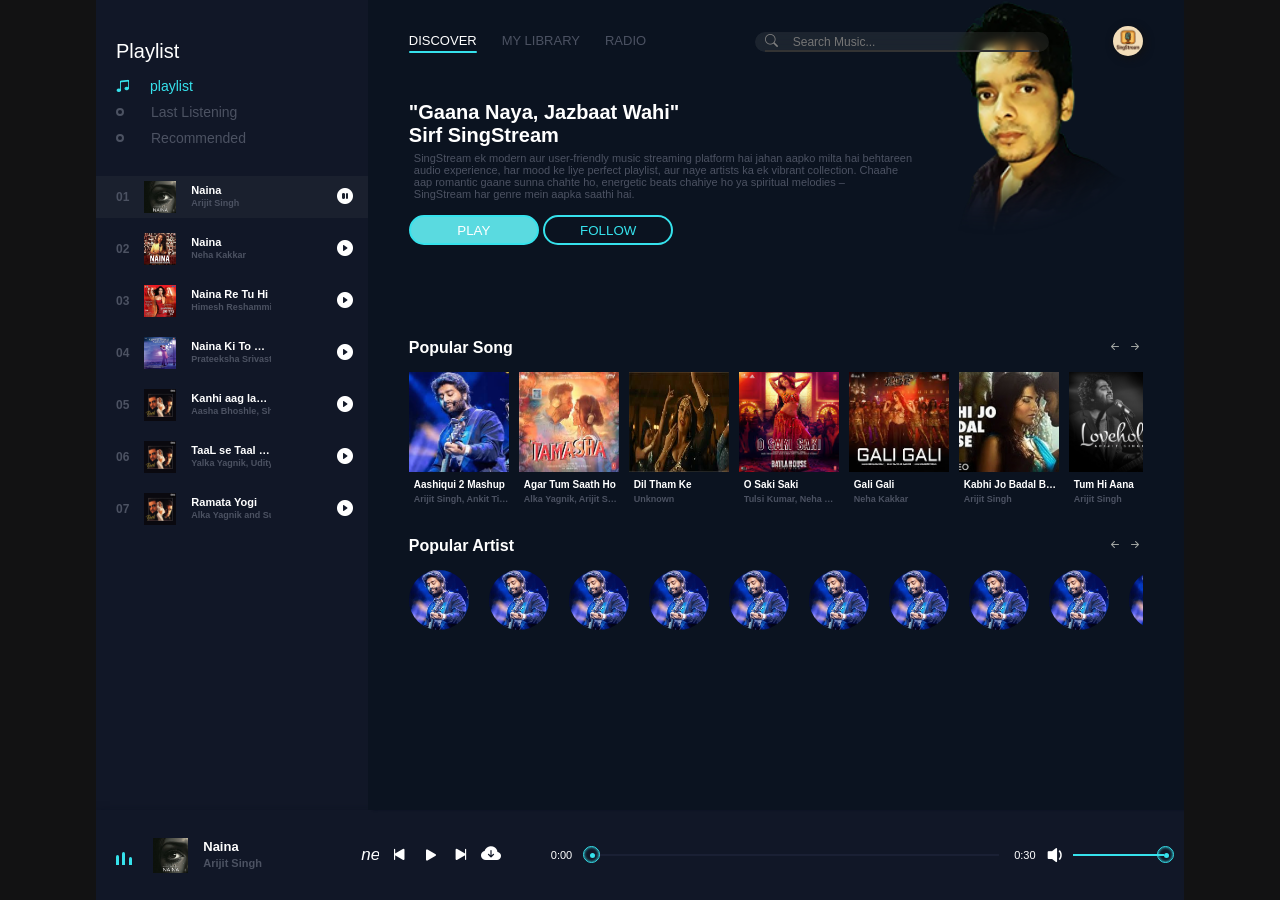
==== index.html @ 702d314e "Add files via upload" ====
<!DOCTYPE html>
<html lang="en">

<head>
    <meta charset="UTF-8">
    <meta name="viewport" content="width=device-width, initial-scale=1.0"> 
    <link rel="stylesheet" href="https://cdn.jsdelivr.net/npm/bootstrap-icons@1.13.1/font/bootstrap-icons.min.css">
    <link rel="stylesheet" href="style.css">
    <title>SingStream</title>
</head>

<body>
    <header>

        <div class="menu_side">
            <h1>Playlist</h1>
            <div class="playlist">
                <h4 class="active"><span></span><i class="bi bi-music-note-beamed"></i>playlist</h4>
                <h4><span></span><i class="bi bi-music-note-beamed"></i>Last Listening</h4>
                <h4><span></span><i class="bi bi-music-note-beamed"></i>Recommended</h4>
            </div>
            <div class="menu_song">
                <li class="songItem">
                    <span>01</span>
                    <img src="image/01.jpg" alt="">
                    <h5>Naina <br>
                        <div class="subtitle">Arijit Singh</div>
                    </h5>
                    <i class="bi playListPlay bi-play-circle-fill" id="1"></i>
                </li>
                <li class="songItem">
                    <span>02</span>
                    <img src="image/02.jpg" alt="">
                    <h5>Naina <br>
                        <div class="subtitle">Arijit Singh</div>
                    </h5>
                    <i class="bi playListPlay bi-play-circle-fill" id="2"></i>
                </li>
                <li class="songItem">
                    <span>03</span>
                    <img src="image/02.jpg" alt="">
                    <h5>Naina <br>
                        <div class="subtitle">Arijit Singh</div>
                    </h5>
                    <i class="bi playListPlay bi-play-circle-fill" id="3"></i>
                </li>
                <li class="songItem">
                    <span>04</span>
                    <img src="image/02.jpg" alt="">
                    <h5>Naina <br>
                        <div class="subtitle">Arijit Singh</div>
                    </h5>
                    <i class="bi playListPlay bi-play-circle-fill" id="4"></i>
                </li>
                <li class="songItem">
                    <span>05</span>
                    <img src="image/02.jpg" alt="">
                    <h5>Naina <br>
                        <div class="subtitle">Arijit Singh</div>
                    </h5>
                    <i class="bi playListPlay bi-play-circle-fill" id="5"></i>
                </li>
                <li class="songItem">
                    <span>06</span>
                    <img src="image/02.jpg" alt="">
                    <h5>Naina <br>
                        <div class="subtitle">Arijit Singh</div>
                    </h5>
                    <i class="bi playListPlay bi-play-circle-fill" id="6"></i>
                </li>
                <li class="songItem">
                    <span>07</span>
                    <img src="image/02.jpg" alt="">
                    <h5>Naina <br>
                        <div class="subtitle">Arijit Singh</div>
                    </h5>
                    <i class="bi playListPlay bi-play-circle-fill" id="7"></i>
                </li>
                <li class="songItem">
                    <span>08</span>
                    <img src="image/02.jpg" alt="">
                    <h5>Naina <br>
                        <div class="subtitle">Arijit Singh</div>
                    </h5>
                    <i class="bi playListPlay bi-play-circle-fill" id="8"></i>
                </li>

            </div>
        </div>

        <div class="song_side">
            <nav>
                <ul>
                    <li>DISCOVER<span></span></li>
                    <li>MY LIBRARY</li>
                    <li>RADIO</li>
                </ul>
                <div class="search">
                    <i class="bi bi-search"></i>
                    <input type="text" placeholder="Search Music...">
                </div>
                <div class="user">
                    <img src="SingStream.png" alt="">
                </div>
            </nav>
            <div class="content">
                <h1>"Gaana Naya, Jazbaat Wahi" <br> Sirf SingStream</h1>
                <p>SingStream ek modern aur user-friendly music streaming platform hai jahan aapko milta hai behtareen <br>audio experience, har mood ke liye perfect playlist, aur naye artists ka ek vibrant collection. Chaahe <br>aap romantic gaane sunna chahte ho, energetic beats chahiye ho ya spiritual melodies – <br>SingStream har genre mein aapka saathi hai.</p>
                <div class="buttons">
                    <button>PLAY</button>
                    <button>FOLLOW</button>
                </div>
            </div>

            <div class="popular_song">
                <div class="h4">
                    <h4>Popular Song</h4>
                    <div class="btn_s">
                        <i class="bi bi-arrow-left-short" id="pop_song_left"></i>
                        <i class="bi bi-arrow-right-short" id="pop_song_right"></i>
                    </div>
                </div>
                <div class="pop_song">
                    <li class="songItem">
                        <div class="img_play">
                            <img src="image/02.jpg" alt="">
                            <i class="bi playListPlay bi-play-circle-fill" id="9"></i>
                        </div>
                        <h5>Naina <br>
                            <div class="subtitle">Arijit Singh</div>
                        </h5>
                    </li>
                    <li class="songItem">
                        <div class="img_play">
                            <img src="image/02.jpg" alt="">
                            <i class="bi playListPlay bi-play-circle-fill" id="10"></i>
                        </div>
                        <h5>Naina <br>
                            <div class="subtitle">Arijit Singh</div>
                        </h5>
                    </li>
                    <li class="songItem">
                        <div class="img_play">
                            <img src="image/02.jpg" alt="">
                            <i class="bi playListPlay bi-play-circle-fill" id="11"></i>
                        </div>
                        <h5>Naina <br>
                            <div class="subtitle">Arijit Singh</div>
                        </h5>
                    </li>
                    <li class="songItem">
                        <div class="img_play">
                            <img src="image/02.jpg" alt="">
                            <i class="bi playListPlay bi-play-circle-fill" id="12"></i>
                        </div>
                        <h5>Naina <br>
                            <div class="subtitle">Arijit Singh</div>
                        </h5>
                    </li>
                    <li class="songItem">
                        <div class="img_play">
                            <img src="image/02.jpg" alt="">
                            <i class="bi playListPlay bi-play-circle-fill" id="13"></i>
                        </div>
                        <h5>Naina <br>
                            <div class="subtitle">Arijit Singh</div>
                        </h5>
                    </li>
                    <li class="songItem">
                        <div class="img_play">
                            <img src="image/02.jpg" alt="">
                            <i class="bi playListPlay bi-play-circle-fill" id="14"></i>
                        </div>
                        <h5>Naina <br>
                            <div class="subtitle">Arijit Singh</div>
                        </h5>
                    </li>
                    <li class="songItem">
                        <div class="img_play">
                            <img src="image/02.jpg" alt="">
                            <i class="bi playListPlay bi-play-circle-fill" id="15"></i>
                        </div>
                        <h5>Naina <br>
                            <div class="subtitle">Arijit Singh</div>
                        </h5>
                    </li>
                    <li class="songItem">
                        <div class="img_play">
                            <img src="image/02.jpg" alt="">
                            <i class="bi playListPlay bi-play-circle-fill" id="16"></i>
                        </div>
                        <h5>Naina <br>
                            <div class="subtitle">Arijit Singh</div>
                        </h5>
                    </li>
                    <li class="songItem">
                        <div class="img_play">
                            <img src="image/02.jpg" alt="">
                            <i class="bi playListPlay bi-play-circle-fill" id="17"></i>
                        </div>
                        <h5>Naina <br>
                            <div class="subtitle">Arijit Singh</div>
                        </h5>
                    </li>
                    <li class="songItem">
                        <div class="img_play">
                            <img src="image/02.jpg" alt="">
                            <i class="bi playListPlay bi-play-circle-fill" id="18"></i>
                        </div>
                        <h5>Naina <br>
                            <div class="subtitle">Arijit Singh</div>
                        </h5>
                    </li>
                    <li class="songItem">
                        <div class="img_play">
                            <img src="image/02.jpg" alt="">
                            <i class="bi playListPlay bi-play-circle-fill" id="19"></i>
                        </div>
                        <h5>Naina <br>
                            <div class="subtitle">Arijit Singh</div>
                        </h5>
                    </li>
                    <li class="songItem">
                        <div class="img_play">
                            <img src="image/02.jpg" alt="">
                            <i class="bi playListPlay bi-play-circle-fill" id="20"></i>
                        </div>
                        <h5>Naina <br>
                            <div class="subtitle">Arijit Singh</div>
                        </h5>
                    </li>
                </div>
            </div>
            <div class="popular_artists">
                <div class="h4">
                    <h4>Popular Artist</h4>
                    <div class="btn_s">
                        <i class="bi bi-arrow-left-short" id="pop_art_left"></i>
                        <i class="bi bi-arrow-right-short" id="pop_art_right"></i>
                    </div>
                </div>
                <div class="item">
                    <li>
                        <img src="image/Arijit.jpeg" alt="" class="src">
                    </li>
                    <li>
                        <img src="image/Arijit.jpeg" alt="" class="src">
                    </li>
                    <li>
                        <img src="image/Arijit.jpeg" alt="" class="src">
                    </li>
                    
                    <li>
                        <img src="image/Arijit.jpeg" alt="" class="src">
                    </li>
                    <li>
                        <img src="image/Arijit.jpeg" alt="" class="src">
                    </li>
                    <li>
                        <img src="image/Arijit.jpeg" alt="" class="src">
                    </li>
                    <li>
                        <img src="image/Arijit.jpeg" alt="" class="src">
                    </li>
                    <li>
                        <img src="image/Arijit.jpeg" alt="" class="src">
                    </li>
                    <li>
                        <img src="image/Arijit.jpeg" alt="" class="src">
                    </li>
                    <li>
                        <img src="image/Arijit.jpeg" alt="" class="src">
                    </li>
                    <li>
                        <img src="image/Arijit.jpeg" alt="" class="src">
                    </li>
                    <li>
                        <img src="image/Arijit.jpeg" alt="" class="src">
                    </li>
                    <li>
                        <img src="image/Arijit.jpeg" alt="" class="src">
                    </li>
                    <li>
                        <img src="image/Arijit.jpeg" alt="" class="src">
                    </li>
                    <li>
                        <img src="image/Arijit.jpeg" alt="" class="src">
                    </li>
                    <li>
                        <img src="image/Arijit.jpeg" alt="" class="src">
                    </li>
                </div>
            </div>

        </div>


        <div class="master_play">
            <div class="wave" id="wave">
                <div class="wave1"></div>
                <div class="wave1"></div>
                <div class="wave1"></div>
            </div>
            <img src="image/15aug.jpg" alt="" id="poster_master_play">
            <h5 id="title">
                Vande matram
                <div class="subtitle">Bankim Chatarji </div>
            </h5>
            <div class="icon">
                <i class="bi shuffle">next</i>
                <i class="bi bi-skip-start-fill" id="back"></i>
                <i class="bi bi-play-fill" id="masterPlay"></i>
                <i class="bi bi-skip-end-fill" id="next"></i>
                <a href="" download id="download_music"><i class="bi bi-cloud-arrow-down-fill"></i></a>
            </div>
            <span id="currentStart">0:00</span>
            <div class="bar">
                <input type="range" id="seek" min="0" max="100">
                <div class="bar2" id="bar2"></div>
                <div class="dot"></div>
            </div>
            <span id="currentEnd">0:30</span>
            <div class="vol">
                <i class="bi bi-volume-down-fill" id="vol_icon"></i>
                <input type="range" min="0" max="100" id="vol">
                <div class="vol_bar"></div>
                <div class="dot" id="vol_dot"></div>
            </div>
        </div>
    </header>

    <script src="script.js"></script>
</body>

</html>
---- style.css ----
@import url('https://fonts.googleapis.com/css2?family=Ubuntu:ital,wght@0,300;0,400;0,500;0,700;1,300;1,400;1,500;1,700&display=swap');
@import url('https://fonts.googleapis.com/css2?family=Varela+Round&display=swap');

* {
  margin: 0;
  padding: 0;
  box-sizing: border-box;

}

body {
  font-family: sans-serif;
  width: 100%;
  height: 100vh;
  background: #121213;
  display: grid;
  place-items: center;
}

header {
  position: relative;
  width: 85%;
  height: 100%;
  /* border: 1px solid #fff; */
  display: flex;
  flex-wrap: wrap;
  overflow: hidden;
}

header .menu_side,
.song_side {
  width: 25%;
  height: 90%;
  /* border:1px solid #fff; */
  background: #111727;
  box-shadow: 5px 0px 2px #090f1f;
  color: #fff;
}

header .song_side {
  width: 75%;
  background: #0b1320;
}

header .master_play {
  width: 100%;
  height: 10%;
  /* border: 1px solid #fff; */
  background: #111727;
  box-shadow: 0px 3px 8px #090f1f;
}

header .menu_side h1 {
  font-size: 20px;
  margin: 40px 0px 0px 20px;
  font-weight: 500;
}

header .menu_side .playlist {
  margin: 15px 0px 0px 20px;
}

header .menu_side .playlist h4 {
  font-size: 14px;
  font-weight: 400;
  padding-bottom: 10px;
  color: #4c5262;
  cursor: pointer;
  display: flex;
  align-items: center;
  transition: 3ms linear;
}

header .menu_side .playlist h4:hover {
  color: #fff;
}

header .menu_side .playlist h4 span {
  position: relative;
  margin-right: 35px;
}

header .menu_side .playlist h4 span::before {
  content: '';
  position: absolute;
  width: 4px;
  height: 4px;
  border: 2px solid #4c5262;
  border-radius: 50%;
  top: -4px;
  transition: .3s linear;
}

header .menu_side .playlist h4:hover span::before {
  border: 2px solid#fff;
}

header .menu_side .playlist h4 .bi {
  display: none;
}

header .menu_side .playlist .active {
  color: #36e2ec;
}

header .menu_side .playlist .active span {
  display: none;
}

header .menu_side .playlist .active .bi {
  display: flex;
  margin-right: 20px;
}

header .menu_side .menu_song {
  width: 100%;
  height: 365px;
  /* border: 1px solid #fff; */
  margin-top: 20px;
  overflow: auto;
}

header .menu_side .menu_song::-webkit-scrollbar {
  display: none;
}

header .menu_side .menu_song li {
  list-style-type: none;
  position: relative;
  padding: 5px 0px 5px 20px;
  display: flex;
  align-items: center;
  margin-bottom: 10px;
  cursor: pointer;
  transition: .3s linear;

}

header .menu_side .menu_song li:hover {
  background: rgb(105, 105, 105, .1);

}

header .menu_side .menu_song li span {
  font-size: 12px;
  font-weight: 600;
  color: #4c5262;

}

header .menu_side .menu_song li img {
  width: 32px;
  height: 32px;
  margin-left: 15px;
}

header .menu_side .menu_song li h5 {
  font-size: 11px;
  margin-left: 15px;
  width: 80px;
  /* border: 1px solid #fff; */
  overflow: hidden;
  text-overflow: ellipsis;
  white-space: nowrap;
}

header .menu_side .menu_song li h5 .subtitle {
  font-size: 9px;
  color: #4c5262;
  line-height: 15px;
  
}

header .menu_side .menu_song li .bi {
  position: absolute;
  right: 15px;

}

header .master_play {
  display: flex;
  align-items: center;
  padding: 0px 20px;
}

header .master_play .wave {
  width: 30px;
  height: 30px;
  /* border: 1px solid #fff;*/
  padding-bottom: 5px;
  display: flex;
  align-items: flex-end;
  margin-right: 10px;
}

header .master_play .wave .wave1 {
  width: 3px;
  height: 10px;
  background: #36e2ec;
  margin-right: 3px;
  border-radius: 10px 10px 0px 0px;
  animation: unset;
    /*.5s linear infinite;*/

}

header .master_play .wave .wave1:nth-child(2) {
  height: 13px;
  margin-right: 3.5px;
  animation-delay: .4s;
}

header .master_play .wave .wave1:nth-child(3) {
  height: 8px;
  animation-delay: .8s;

}

/*javascript classes*/

header .master_play .active1 .wave1 {
  animation: wave .5s linear infinite;

}

header .master_play .active1 .wave1:nth-child(2) {
  animation-delay: .4s;
}

header .master_play .active1 .wave1:nth-child(3) {
  height: 8px;
  animation-delay: .8s;

}

@keyframes wave {
  0% {
    height: 10px;
  }

  50% {
    height: 15px;
  }

  100% {
    height: 10px;
  }
}

header .master_play img {
  width: 35px;
  height: 35px;
}

header .master_play h5 {
  width: 130px;
  /* border: 1px solid #fff; */
  margin-left: 15px;
  color: #fff;
  line-height: 17px;
  overflow: hidden;
  text-overflow: ellipsis;
  white-space: nowrap;
  font-size: 13px;
}

header .master_play h5 .subtitle {
  font-size: 11px;
  color: #4c5262;
  width: 100%;
  overflow: hidden;
  text-overflow: ellipsis;
  white-space: nowrap;
}

header .master_play .icon {
  font-size: 20px;
  color:#fff;
  margin: 0px 20px 0px 40px;
  outline: none;
  display: flex;
  align-items: center;

}

header .master_play .icon .bi {
  cursor: pointer;
  outline: none;
}

header .master_play .icon .shuffle {
  font-size: 17px;
  margin-right: 10px;
  width: 17.5px;
  overflow: hidden;
  display: flex;
  align-items: center;
}

header .master_play .icon #download_music {
  text-decoration: none;
  color: #fff;
  font-size: 20px;
  margin: 10px;
}

header .master_play .icon .bi:nth-child(3) {
  /* border: 1px solid rgb(105, 105, 105, .1); */
  border-radius: 50%;
  padding: 1px 5px 0px 7px;
  margin: 0px 5px;
}

header .master_play span {
  color: #fff;
  width: 32px;
  /* border: 1px solid #fff;*/
  font-size: 11px;
  font-weight: 400;
}

header .master_play #currentStart {
  margin: 0px 0px 0px 20px;
}

header .master_play .bar {
  position: relative;
  width: 43%;
  height: 2px;
  background: rgb(105, 105, 170, .1);
  margin: 0px 15px 0px 10px;
}

header .master_play .bar .bar2 {
  position: absolute;
  background: #36e2ec;
  width: 0%;
  height: 100%;
  top: 0;
  transition: 1s linear;
}

header .master_play .bar .dot {
  position: absolute;
  width: 5px;
  height: 5px;
  background: #36e2ec;
  border-radius: 50%;
  left: 0;
  top: -1.5px;
  transition: 1s linear;
}

header .master_play .bar .dot::before {
  content: '';
  position: absolute;
  width: 15px;
  height: 15px;
  border: 1px solid #36e2ec;
  border-radius: 50%;
  left: -7px;
  top: -6.5px;
  box-shadow: inset 0px 0px 3px #36e2ec;
}

header .master_play .bar input {
  position: absolute;
  width: 100%;
  top: -7px;
  left: 0;
  cursor: pointer;
  z-index: 99999999999999999999999999999999999999;
  /* transition: 3s linear; */
  opacity: 0;
}

header .master_play .vol {
  position: relative;
  width: 100px;
  height: 2px;
  background: rgb(105, 105, 170, .1);
  margin-left: 30px;
}

header .master_play .vol .bi {
  position: absolute;
  color: #fff;
  font-size: 25px;
  top: -12px;
  left: -30px;
}

header .master_play .vol input {
  position: absolute;
  width: 100%;
  top: -6px;
  left: 0;
  cursor: pointer;
  z-index: 999999999999999999999999999999;
  opacity: 0;
}

header .master_play .vol_bar {
  position: absolute;
  background: #36e2ec;
  width: 100%;
  height: 100%;
  top: 0;
  transition: 1s linear;
}

header .master_play .vol .dot {
  position: absolute;
  width: 5px;
  height: 5px;
  background: #36e2ec;
  border-radius: 50%;
  left: 100%;
  top: -1.5px;
  transition: 1s linear;

  
}

header .master_play .vol .dot::before {
  content: '';
  position: absolute;
  width: 15px;
  height: 15px;
  border: 1px solid #36e2ec;
  border-radius: 50%;
  left: -7px;
  top: -6.5px;
  box-shadow: inset 0px 0px 3px #36e2ec;
}

header .song_side {
  z-index: 2;
}

header .song_side::before {
  content: '';
  position: absolute;
  width: 867px;
  height: 300px;
  /* border: 1px solid #fff; */
  background: url(image/sanjeev_2.png);
  background-repeat: no-repeat;
  background-position-x: 500px;
  background-position-y: -10px;
  background-size: 275px;
  z-index: -1;

}

header .song_side nav {
  width: 90%;
  height: 10%;
  /* border: 1px solid #fff; */
  margin: auto;
  display: flex;
  align-items: center;
  justify-content: space-between;
}

header .song_side nav ul {
  display: flex;
}

header .song_side nav ul li {
  list-style: none;
  position: relative;
  font-size: 13px;
  color: #4c5262;
  margin-right: 25px;
  cursor: pointer;
  transition: .2S linear;
}

header .song_side nav ul li:hover {
  color: #fff;
}

header .song_side nav ul li:nth-child(1) {
  color: #fff;
}

header .song_side nav ul li span {
  position: absolute;
  width: 100%;
  height: 2.5px;
  background: #36e2ec;
  bottom: -5px;
  left: 0;
  border-radius: 20px;
}

header .song_side nav .search {
  position: relative;
  width: 40%;
  padding: 1px 10px;
  border-radius: 20px;
  /* border: 1px solid #fff; */
  color: gray;
}

header .song_side nav .search::before {
  content: '';
  position: absolute;
  width: 100%;
  height: 100%;
  background: rgb(184, 184, 184, .1);
  border-radius: 20px;
  backdrop-filter: blur(5px);
  z-index: -1;
}

header .song_side nav .search .bi {
  font-size: 13px;
  padding: 3px 0px 0px 10px;
}

header .song_side nav .search input {
  background: none;
  border: none;
  outline: none;
  padding: 0px 10px;
  color: #fff;
  font-size: 12px;
}

header .song_side nav .user {
  position: relative;
  width: 30px;
  height: 30px;
  /* border:1px solid #fff; */
  border-radius: 50%;
}

header .song_side nav .user img {
  width: 100%;
  height: 100%;
  border-radius: 50%;
  box-shadow: 2px 2px 8px #121213;
}

header .song_side .content {
  width: 90%;
  height: 30%;
  /* border:1px solid #fff; */
  margin: auto;
  padding-top: 20px;
}

header .song_side .content h1 {
  font-size: 20px;
  font-weight: 600px;
}

header .song_side .content p {
  font-size: 11px;
  font-weight: 400px;
  color: #4c5262;
  margin: 5px;
}

header .song_side .content .buttons {
  margin-top: 15px;
}

header .song_side .content .buttons button {
  width: 130px;
  height: 30px;
  border: 2px solid #36e2ec;
  outline: none;
  border-radius: 20px;
  background: #5adae0;
  color: white;
  cursor: pointer;
  transition: .3s linear;
}

header .song_side .content .buttons button:hover {
  background: none;
  color: #36e2ec;
}

header .song_side .content .buttons button:nth-child(2) {
  background: none;
  color: #36e2ec;
}

header .song_side .content .buttons button:nth-child(2):hover {
  background: #36e2ec;
  color: #fff;
}

header .song_side .popular_song {
  width: 90%;
  height: auto;
  margin: auto;
  margin-top: 15px;
  /* border: 1px solid #fff; */
}

header .song_side .popular_song .h4 {
  display: flex;
  align-items: center;
  justify-content: space-between;
}

header .song_side .popular_song .h4 .bi {
  color: #a4a8a4;
  cursor: pointer;
  transition: .2s linear;
}

header .song_side .popular_song .h4 .bi:hover {
  color: #fff
}

header .song_side .popular_song .pop_song {
  width: 100%;
  height: 150px;
  margin-top: 15px;
  display: flex;
  /* border: 1px solid #fff; */
  overflow: auto;
  scroll-behavior: smooth;

}

header .song_side .popular_song .pop_song::-webkit-scrollbar {
  display: none;

}

header .song_side .popular_song .pop_song li {
  min-width: 100px;
  height: 140px;
  list-style-type: none;
  margin-right: 10px;
  transition: .2s linear;
}

header .song_side .popular_song .pop_song li:hover {
  background: rgb(105, 105, 170, .1);
}

header .song_side .popular_song .pop_song li .img_play {
  position: relative;
  width: 100%;
  height: 100px;
  display: flex;
  align-items: center;
  justify-content: center;
}

header .song_side .popular_song .pop_song li .img_play img {
  width: 100%;
  height: 100%;
}

header .song_side .popular_song .pop_song li .img_play .bi {
  position: absolute;
  font-size: 20px;
  cursor: pointer;
  transition: .2s linear;
  opacity: 0;
}

header .song_side .popular_song .pop_song li:hover .img_play .bi {
  opacity: 1;
}

header .song_side .popular_song .pop_song li h5 {
  padding: 5px 0px 0px 5px;
  line-height: 15px;
  font-size: 10px;
  width: 100px;
  overflow: hidden;
  white-space: nowrap;
  text-overflow: ellipsis;
}

header .song_side .popular_song .pop_song li h5 .subtitle {
  font-size: 9px;
  overflow: hidden;
  white-space: nowrap;
  text-overflow: ellipsis;
  color: #4c5262;
}

header .song_side .popular_artists {
  width: 90%;
  height: auto;
  /* border: 1px solid #fff; */
  margin: auto;
  margin-top: 15px;
}

header .song_side .popular_artists .h4 {
  display: flex;
  align-items: center;
  justify-content: space-between;
}

header .song_side .popular_artists .h4 .bi {
  color: #a4a8a4;
  cursor: pointer;
  transition: .2s linear;
}

header .song_side .popular_artists .h4 .bi:hover {
  color: #fff
}

header .song_side .popular_artists .item {
  width: 100%;
  height: 110px;
  margin-top: 15px;
  display: flex;
  /* border: 1px solid #fff; */
  overflow: auto;
  scroll-behavior: smooth;
}
header .song_side .popular_artists .item::-webkit-scrollbar {
  display: none;
}

header .song_side .popular_artists .item li {
  list-style-type: none;
  position: relative;
  min-width: 60px;
  height: 60px;
  border-radius: 50%;
  margin-right: 20px;
  cursor: pointer;

}

header .song_side .popular_artists .item li img {
  width: 100%;
  height: 100%;
  border-radius: 50%;
}



/* searchbar */

.search-results{
  position:absolute;
  left:20px; right:0;
  max-height:180px;
  overflow-y:auto;
  background: rgba(30, 30, 30, 0.3); /* semi-transparent */
  backdrop-filter: blur(8px);         /* <-- blur effect */
  -webkit-backdrop-filter: blur(8px); /* Safari support */
  border:1px solid #333;
  z-index:10;
}
.result-item{
  display:flex; align-items:center; gap:6px;
  padding:4px 8px;
  cursor:pointer;
}
.result-item.selected,
.result-item:hover{
  background: rgba(47, 57, 85, 0.3);
  backdrop-filter: blur(8px);
  -webkit-backdrop-filter: blur(8px);
}

.search-results::-webkit-scrollbar {
  display: none;

}
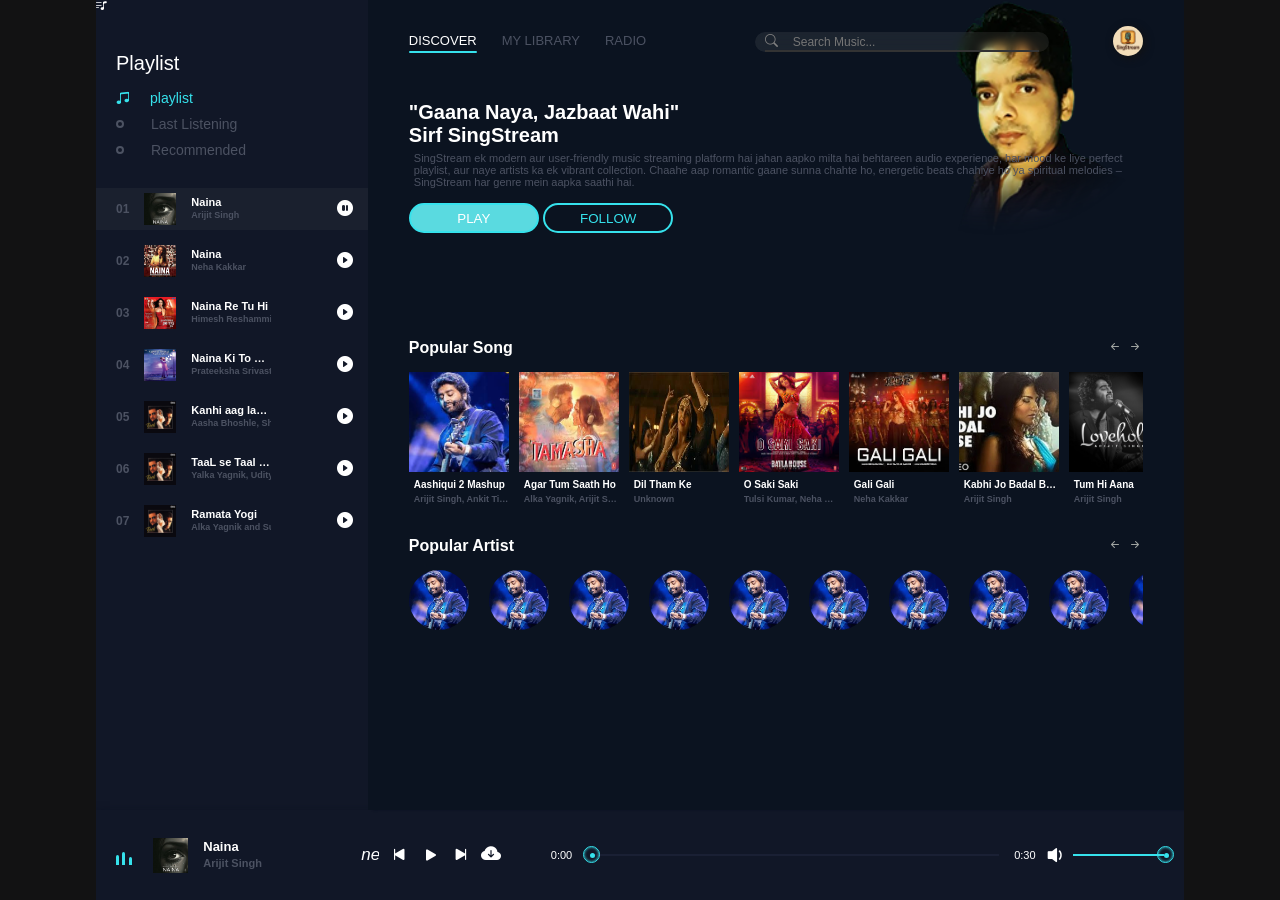
==== commit 4ef5d640: "Add files via upload" ====
--- a/index.html
+++ b/index.html
@@ -6,13 +6,16 @@
     <meta name="viewport" content="width=device-width, initial-scale=1.0"> 
     <link rel="stylesheet" href="https://cdn.jsdelivr.net/npm/bootstrap-icons@1.13.1/font/bootstrap-icons.min.css">
     <link rel="stylesheet" href="style.css">
+    <link rel="stylesheet" href="media.css">
     <title>SingStream</title>
+    <link rel="icon" href="SingStream.png" type="image/png" />
 </head>
 
 <body>
     <header>
 
         <div class="menu_side">
+            <h6 id="menu_list_active_button"><i class="bi bi-music-note-list"></i></h6>
             <h1>Playlist</h1>
             <div class="playlist">
                 <h4 class="active"><span></span><i class="bi bi-music-note-beamed"></i>playlist</h4>
@@ -105,7 +108,7 @@
             </nav>
             <div class="content">
                 <h1>"Gaana Naya, Jazbaat Wahi" <br> Sirf SingStream</h1>
-                <p>SingStream ek modern aur user-friendly music streaming platform hai jahan aapko milta hai behtareen <br>audio experience, har mood ke liye perfect playlist, aur naye artists ka ek vibrant collection. Chaahe <br>aap romantic gaane sunna chahte ho, energetic beats chahiye ho ya spiritual melodies – <br>SingStream har genre mein aapka saathi hai.</p>
+                <p>SingStream ek modern aur user-friendly music streaming platform hai jahan aapko milta hai behtareen audio experience, har mood ke liye perfect playlist, aur naye artists ka ek vibrant collection. Chaahe aap romantic gaane sunna chahte ho, energetic beats chahiye ho ya spiritual melodies – SingStream har genre mein aapka saathi hai.</p>
                 <div class="buttons">
                     <button>PLAY</button>
                     <button>FOLLOW</button>
--- a/media.css
+++ b/media.css
@@ -0,0 +1,65 @@
+@media screen and (max-width: 1200px){
+    header{
+        width:95%;
+        transition: .5s linear;
+    }
+    header .menu_side, .song_side{
+        width:30%;
+    }
+    header .song_side{
+        width:70%;
+    }
+    header .song_side content{
+        height:18%;
+    }       
+    header .song_side::before {
+    background-position-x: 355px;
+    }   
+}
+@media screen and (max-width: 930px){
+   
+    header .menu_side {
+        z-index: 999;
+        width:35%;
+        position: absolute;
+        transition: 1s linear;
+        
+    } 
+
+    header .song_side {
+    width: 100%;
+}
+header .menu_side h6{
+    position: absolute;
+    right: -40px;
+    bottom: 10px;
+    width: 40px;
+    height: 40px;
+    background: #111727;
+    border-radius: 0px 10px 10px 0px;
+    display: flex;
+    align-items: center;
+    justify-content: center;
+    font-size: 18px;
+    cursor: pointer;
+    transition: 1s linear;
+}
+}
+
+
+@media screen and (max-width: 680px){
+    header {
+    width: 100%;
+    height: 100vh;
+}
+header .song_side nav ul li {
+    font-size: 11px;
+    margin-right: 10px;
+}
+header .song_side nav .search {
+    width: auto;
+}
+header .menu_side{
+    width: 55%;
+}
+}
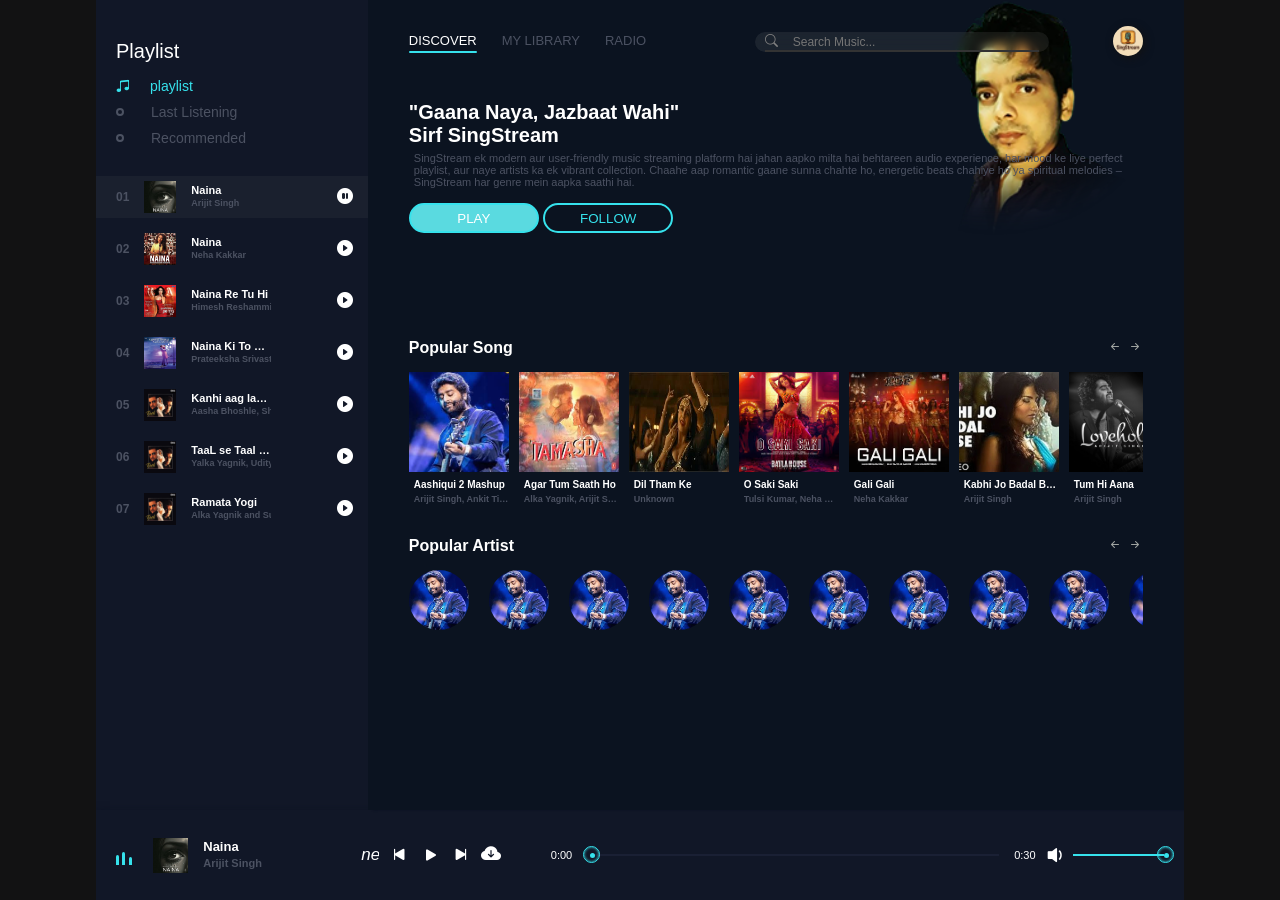
==== commit aa2a62f0: "Update index.html" ====
--- a/index.html
+++ b/index.html
@@ -15,7 +15,7 @@
     <header>
 
         <div class="menu_side">
-            <h6 id="menu_list_active_button"><i class="bi bi-music-note-list"></i></h6>
+            
             <h1>Playlist</h1>
             <div class="playlist">
                 <h4 class="active"><span></span><i class="bi bi-music-note-beamed"></i>playlist</h4>
@@ -335,4 +335,4 @@
     <script src="script.js"></script>
 </body>
 
-</html>+</html>
--- a/media.css
+++ b/media.css
@@ -16,50 +16,4 @@
     background-position-x: 355px;
     }   
 }
-@media screen and (max-width: 930px){
-   
-    header .menu_side {
-        z-index: 999;
-        width:35%;
-        position: absolute;
-        transition: 1s linear;
-        
-    } 
 
-    header .song_side {
-    width: 100%;
-}
-header .menu_side h6{
-    position: absolute;
-    right: -40px;
-    bottom: 10px;
-    width: 40px;
-    height: 40px;
-    background: #111727;
-    border-radius: 0px 10px 10px 0px;
-    display: flex;
-    align-items: center;
-    justify-content: center;
-    font-size: 18px;
-    cursor: pointer;
-    transition: 1s linear;
-}
-}
-
-
-@media screen and (max-width: 680px){
-    header {
-    width: 100%;
-    height: 100vh;
-}
-header .song_side nav ul li {
-    font-size: 11px;
-    margin-right: 10px;
-}
-header .song_side nav .search {
-    width: auto;
-}
-header .menu_side{
-    width: 55%;
-}
-}
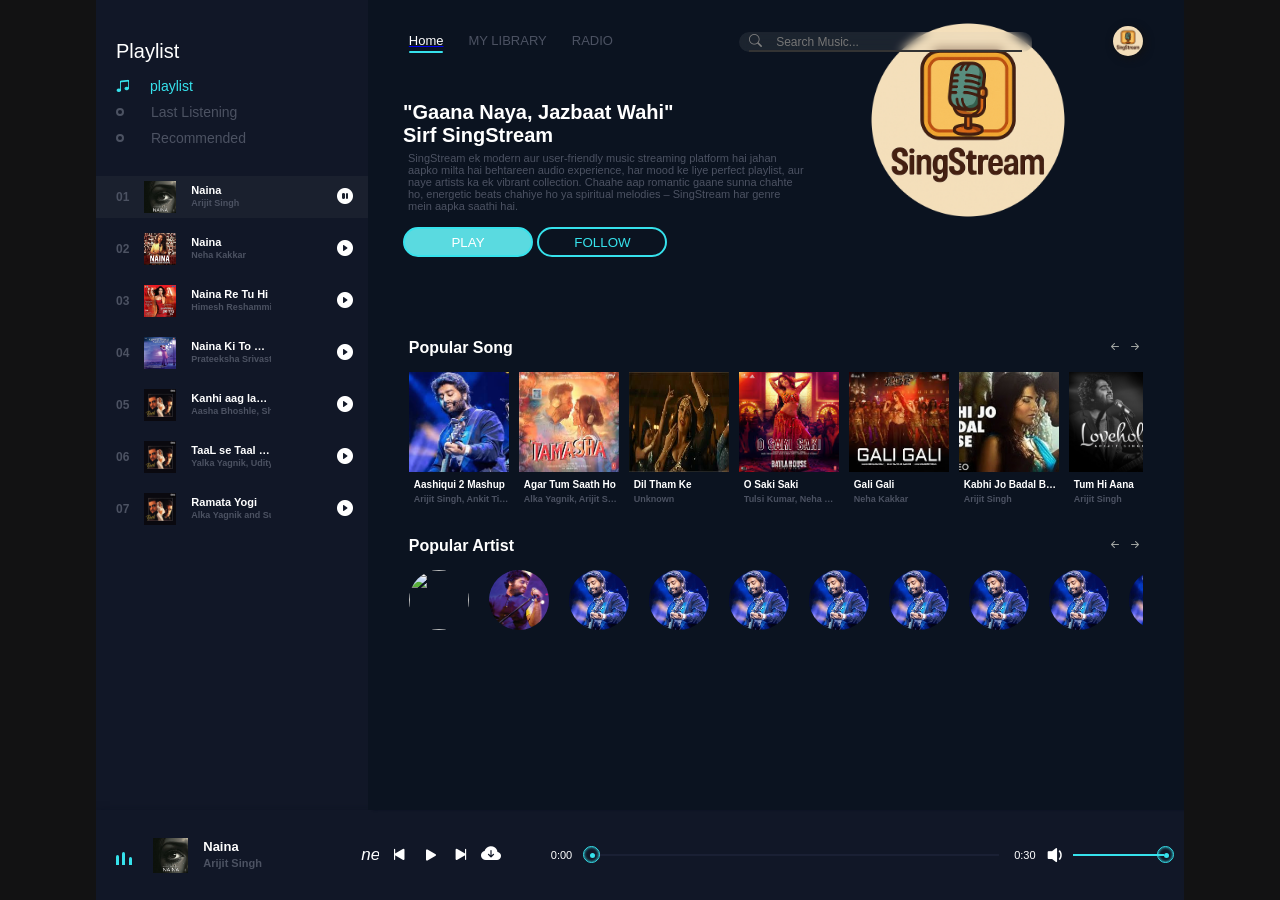
==== commit 2595085b: "Update index.html" ====
--- a/index.html
+++ b/index.html
@@ -6,16 +6,25 @@
     <meta name="viewport" content="width=device-width, initial-scale=1.0"> 
     <link rel="stylesheet" href="https://cdn.jsdelivr.net/npm/bootstrap-icons@1.13.1/font/bootstrap-icons.min.css">
     <link rel="stylesheet" href="style.css">
-    <link rel="stylesheet" href="media.css">
+    <link rel="icon" href="SingStream _BG.png" type="image/png">
     <title>SingStream</title>
-    <link rel="icon" href="SingStream.png" type="image/png" />
+    <style>
+        header .song_side::before {
+  background: url(SingStream\ _BG.png);
+  background-repeat: no-repeat;
+  background-position-x: 500px;
+  background-position-y: 20px;
+  background-size: 200px;
+  z-index: -1;
+
+}
+    </style>
 </head>
 
 <body>
     <header>
 
         <div class="menu_side">
-            
             <h1>Playlist</h1>
             <div class="playlist">
                 <h4 class="active"><span></span><i class="bi bi-music-note-beamed"></i>playlist</h4>
@@ -94,7 +103,7 @@
         <div class="song_side">
             <nav>
                 <ul>
-                    <li>DISCOVER<span></span></li>
+                    <a href="index.html"><li>Home<span></span></li></a>
                     <li>MY LIBRARY</li>
                     <li>RADIO</li>
                 </ul>
@@ -244,10 +253,10 @@
                 </div>
                 <div class="item">
                     <li>
-                        <img src="image/Arijit.jpeg" alt="" class="src">
-                    </li>
-                    <li>
-                        <img src="image/Arijit.jpeg" alt="" class="src">
+                        <a href="jubin.html"><img src="image/jubin_image/Jubin_logo.jpeg" alt="" class="src"></a>
+                    </li>
+                    <li>
+                        <a href="Arijit.html"> <img src="image/arijit_singh.jpg" alt="" class="src"></a>
                     </li>
                     <li>
                         <img src="image/Arijit.jpeg" alt="" class="src">
@@ -335,4 +344,5 @@
     <script src="script.js"></script>
 </body>
 
+
 </html>
--- a/style.css
+++ b/style.css
@@ -444,11 +444,11 @@
   width: 867px;
   height: 300px;
   /* border: 1px solid #fff; */
-  background: url(image/sanjeev_2.png);
+  background: url(image/Arijit-bg.png);
   background-repeat: no-repeat;
   background-position-x: 500px;
-  background-position-y: -10px;
-  background-size: 275px;
+  background-position-y: 20px;
+  background-size: 240px;
   z-index: -1;
 
 }
@@ -545,10 +545,10 @@
 }
 
 header .song_side .content {
-  width: 90%;
+  width: 50%;
   height: 30%;
   /* border:1px solid #fff; */
-  margin: auto;
+  margin-left: 35px;
   padding-top: 20px;
 }
 
@@ -559,7 +559,7 @@
 
 header .song_side .content p {
   font-size: 11px;
-  font-weight: 400px;
+  font-weight: 400;
   color: #4c5262;
   margin: 5px;
 }
@@ -775,4 +775,9 @@
 .search-results::-webkit-scrollbar {
   display: none;
 
-}+}
+
+
+
+
+
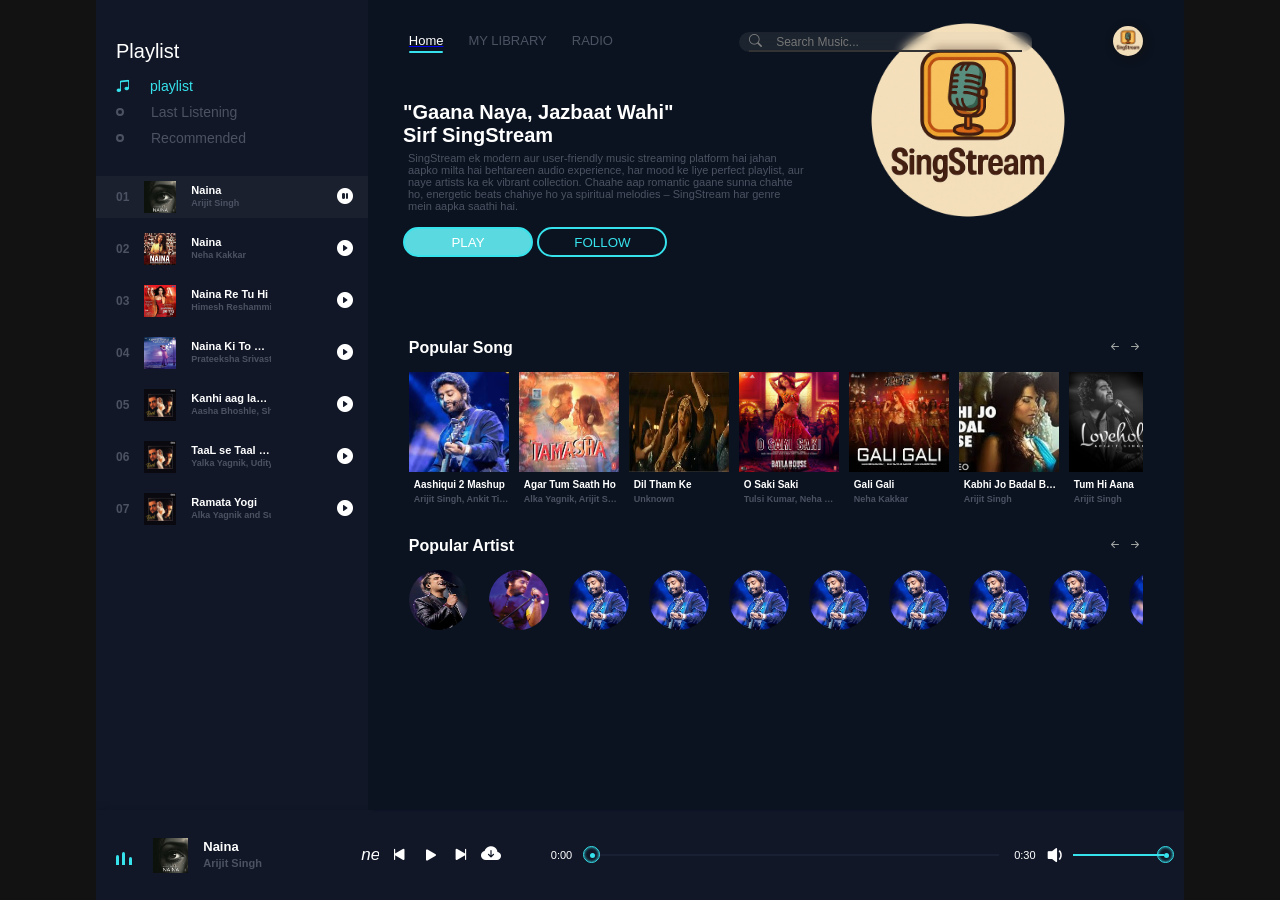
==== commit c1815caf: "Add files via upload" ====
--- a/index.html
+++ b/index.html
@@ -119,7 +119,7 @@
                 <h1>"Gaana Naya, Jazbaat Wahi" <br> Sirf SingStream</h1>
                 <p>SingStream ek modern aur user-friendly music streaming platform hai jahan aapko milta hai behtareen audio experience, har mood ke liye perfect playlist, aur naye artists ka ek vibrant collection. Chaahe aap romantic gaane sunna chahte ho, energetic beats chahiye ho ya spiritual melodies – SingStream har genre mein aapka saathi hai.</p>
                 <div class="buttons">
-                    <button>PLAY</button>
+                    <button id="mainPlay">PLAY</button>
                     <button>FOLLOW</button>
                 </div>
             </div>
@@ -344,5 +344,4 @@
     <script src="script.js"></script>
 </body>
 
-
-</html>
+</html>
